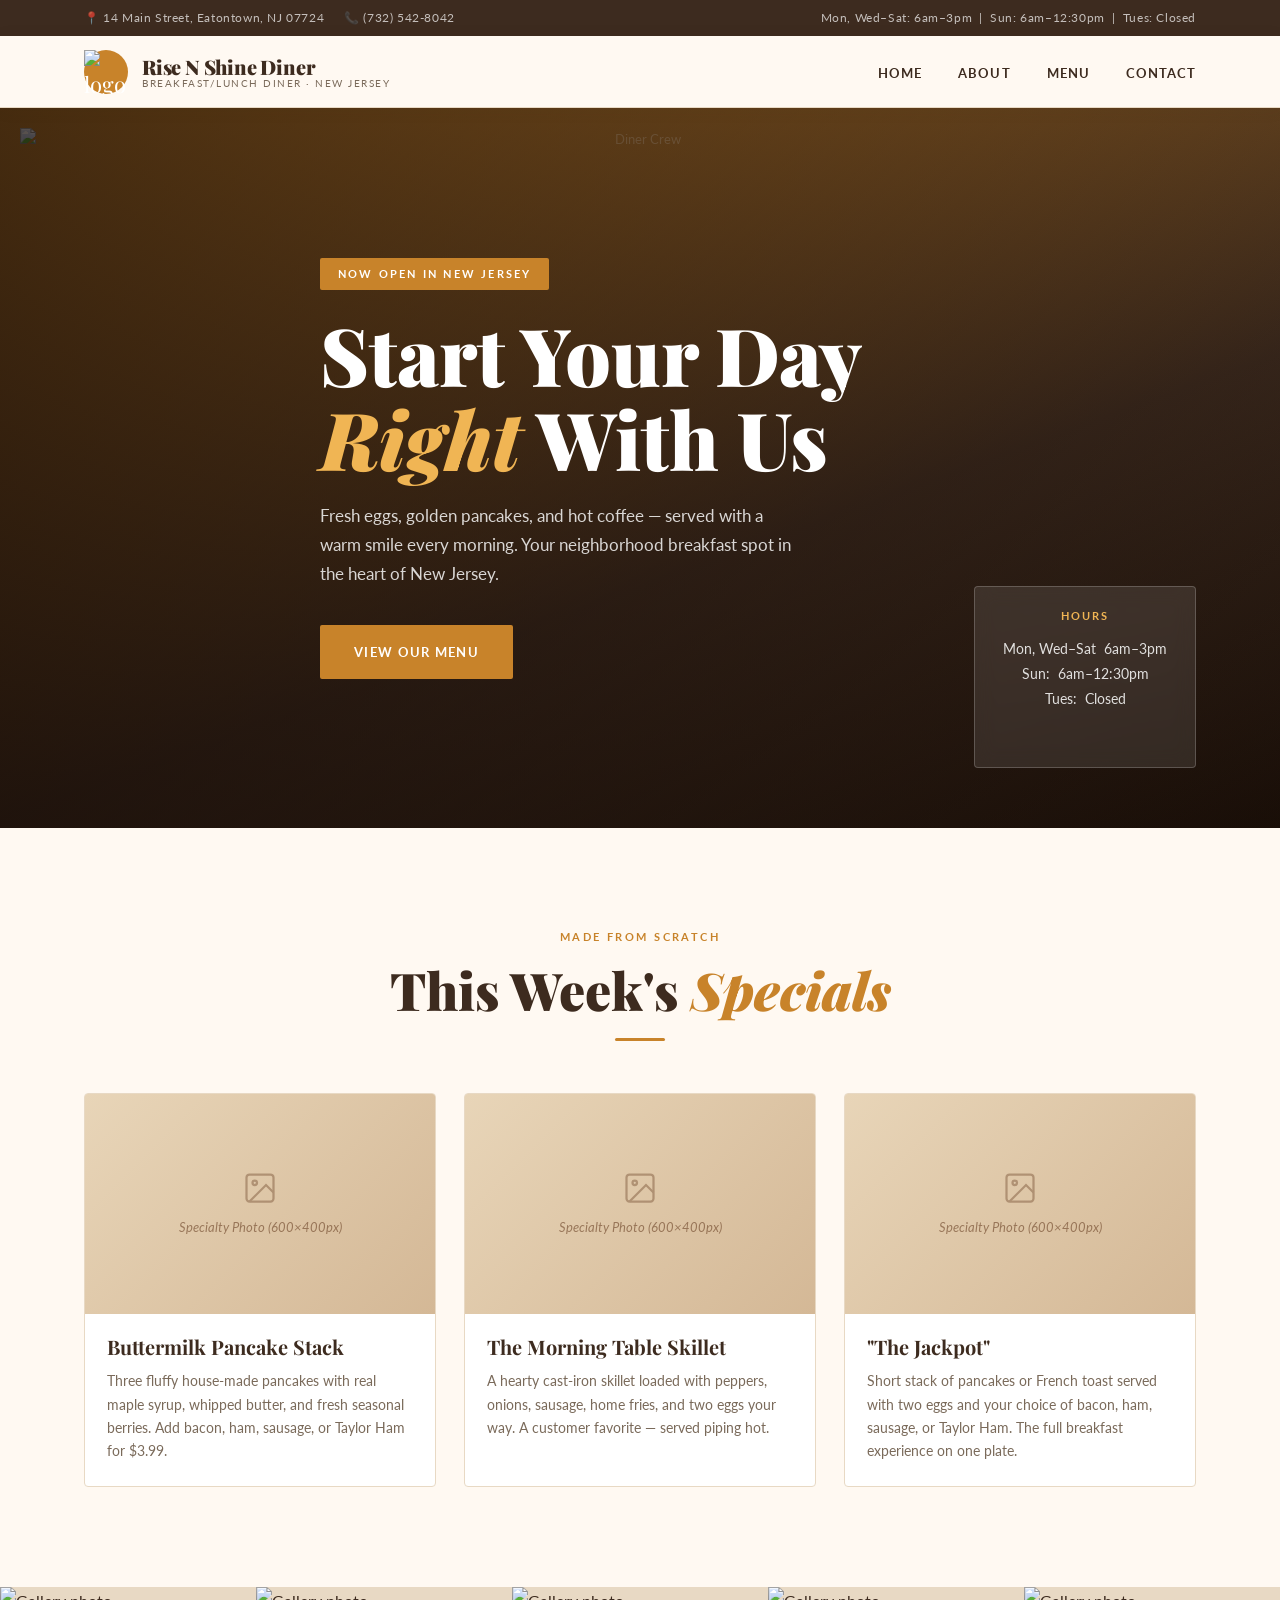
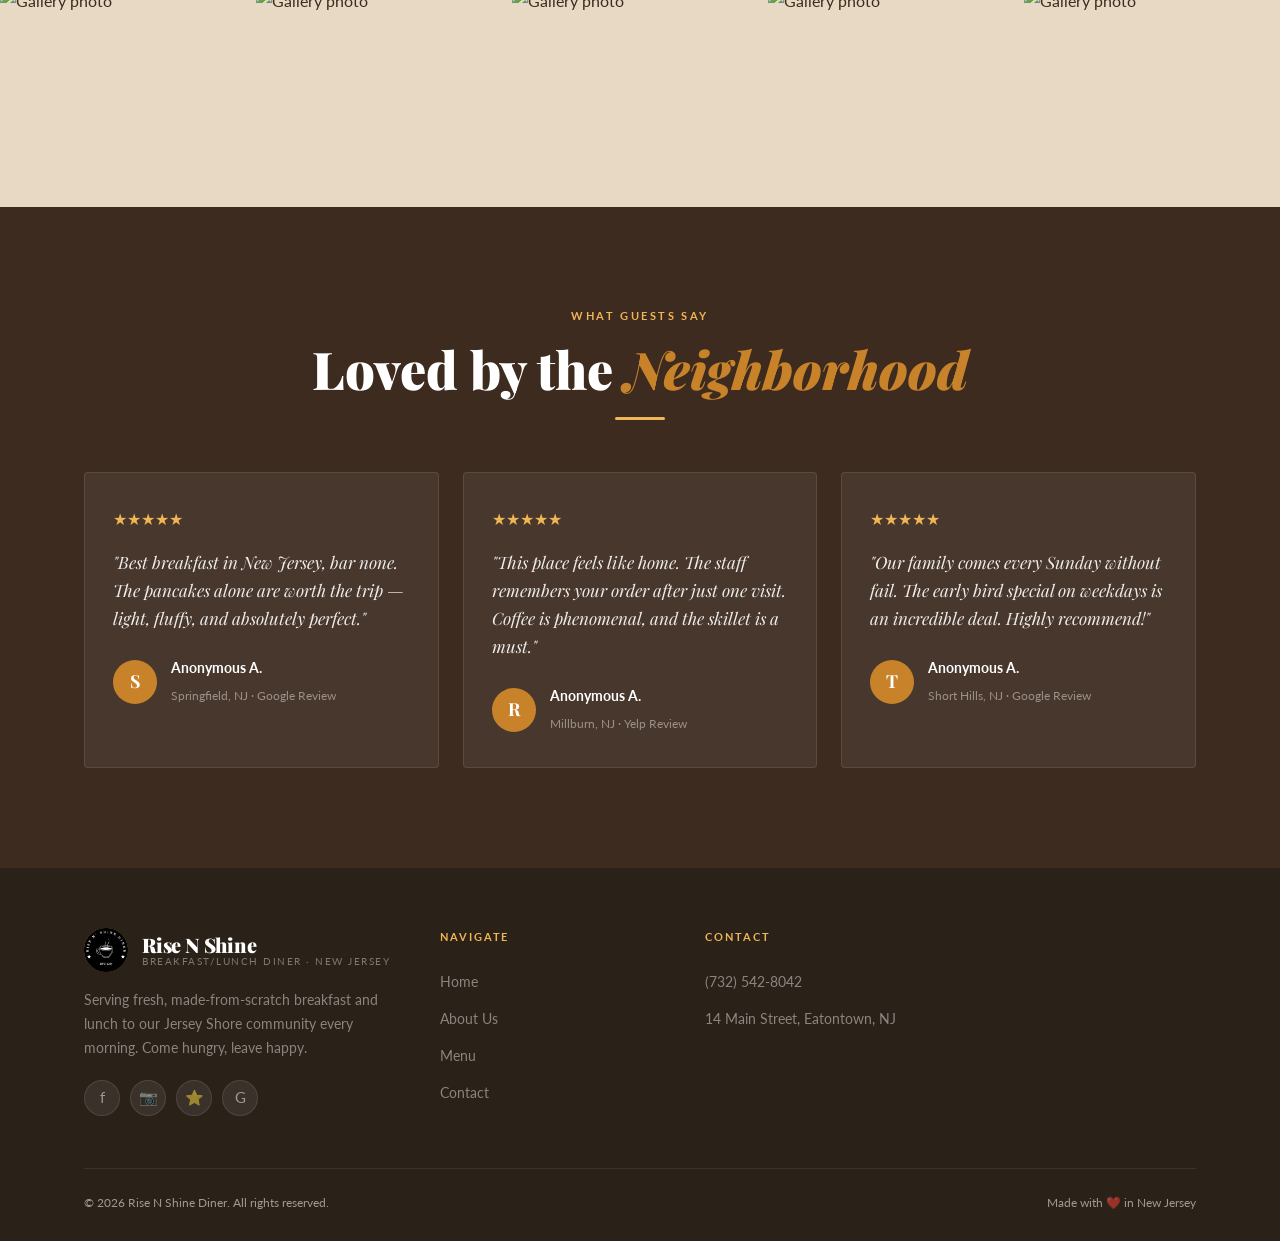
==== index.html @ 28ff30a3 "path append 2.0" ====
<!DOCTYPE html>
<html lang="en">
<head>
  <meta charset="UTF-8" />
  <meta name="viewport" content="width=device-width, initial-scale=1.0" />
  <title>Rise N Shine Diner</title>
  <link rel="preconnect" href="https://fonts.googleapis.com" />
  <link rel="preconnect" href="https://fonts.gstatic.com" crossorigin />
  <link href="https://fonts.googleapis.com/css2?family=Playfair+Display:ital,wght@0,400;0,700;0,900;1,400;1,700&family=Lato:wght@300;400;700&display=swap" rel="stylesheet" />
  <link rel="stylesheet" type="text/css" href="style.css">
</head>
<body>

<!-- TOP BAR -->
<div class="topbar">
  <div class="container">
    <div class="topbar-left">
      <span>📍 14 Main Street, Eatontown, NJ 07724</span>
      <span>📞 <a href="tel:+17325428042">(732) 542-8042</a></span>
    </div>
    <div class="topbar-right">
      <span>Mon, Wed–Sat: 6am–3pm &nbsp;|&nbsp; Sun: 6am–12:30pm &nbsp;|&nbsp; Tues: Closed</span>
    </div>
  </div>
</div>

<!-- NAVBAR -->
<nav class="navbar">
  <div class="container">
    <a href="Rise_And_Shine/,index.html" class="logo">
      <!-- <div class="logo-icon">🍳</div> -->
       <div class="logo-icon"><img src="Rise_And_Shine/,logo.png" alt="logo"></div>
      <div class="logo-text">
        <div class="logo-name">Rise N Shine Diner</div>
        <div class="logo-sub">Breakfast/Lunch Diner · New Jersey</div>
      </div>
    </a>
    <ul class="nav-links">
      <li><a href="Rise_And_Shine/,index.html">Home</a></li>
      <li><a href="Rise_And_Shine/,About/index.html">About</a></li>
      <li><a href="Rise_And_Shine/,Menu/index.html">Menu</a></li>
      <li><a href="Rise_And_Shine/,Contact/index.html">Contact</a></li>
    </ul>
    <button class="hamburger" id="hamburger" aria-label="Toggle menu">
      <span></span><span></span><span></span>
    </button>
  </div>
</nav>

<!-- Mobile Menu -->
<div class="mobile-menu" id="mobileMenu">
  <ul>
    <li><a href="Rise_And_Shine/,index.html" class="mobile-link">Home</a></li>
    <li><a href="Rise_And_Shine/,About/index.html" class="mobile-link">About</a></li>
    <li><a href="Rise_And_Shine/,Menu/index.html" class="mobile-link">Menu</a></li>
    <li><a href="Rise_And_Shine/,Contact/index.html" class="mobile-link">Contact</a></li>
  </ul>
  <a href="tel:+17325428042" class="btn btn-primary">📞 (732) 542-8042</a>
</div>

<!-- HERO -->
<section class="hero" id="home">
  <!--
    ╔══════════════════════════════════════════════════════════╗
    ║  SWAP HERO IMAGE                                         ║
    ║  Delete the .img-placeholder div below and replace with: ║
    ║  <img src="./images/hero.jpg" alt="Our diner" />        ║
    ║  Recommended size: 1920×1080px                           ║
    ╚══════════════════════════════════════════════════════════╝
  -->
  <div class="hero-bg img-wrap">
    <div class="img-placeholder">
      <img src="Rise_And_Shine/,assets/spring.png" alt="Diner Crew" />
    </div>
  </div>
  <div class="container">
    <div class="hero-content">
      <div class="hero-badge">Now Open in New Jersey</div>
      <h1>Start Your Day <em>Right</em> With Us</h1>
      <p>Fresh eggs, golden pancakes, and hot coffee — served with a warm smile every morning. Your neighborhood breakfast spot in the heart of New Jersey.</p>
      <div class="hero-btns">
        <a href="Rise_And_Shine/,Menu/index.html" class="btn btn-primary">View Our Menu</a>
      </div>
    </div>
  </div>
  <div class="hero-hours">
    <h4>Hours</h4>
    <p>Mon, Wed–Sat &nbsp;6am–3pm <br> Sun: &nbsp;6am–12:30pm<br> Tues: &nbsp;Closed</p>
  </div>
</section>

<section class="specialties" id="specialties">
  <div class="container">

    <div class="specialties-header">
      <p class="section-label">Made from Scratch</p>
      <h2 class="section-title">This Week's <em>Specials</em></h2>
      <div class="divider" style="margin: 18px auto 0;"></div>
    </div>

    <div class="specialties-grid">

      <!-- Card 1 -->
      <div class="specialty-item">
        <div class="specialty-img img-wrap">
          <!--
            SWAP: <img src="./images/specialty-pancakes.jpg" alt="Buttermilk Pancake Stack" />
            Recommended size: 600×400px
          -->
          <div class="img-placeholder">
            <svg width="36" height="36" viewBox="0 0 24 24" fill="none" stroke="currentColor" stroke-width="1.5">
              <rect x="3" y="3" width="18" height="18" rx="2"/>
              <circle cx="8.5" cy="8.5" r="1.5"/>
              <path d="M21 15l-5-5L5 21"/>
            </svg>
            <span>Specialty Photo (600×400px)</span>
          </div>
        </div>
        <div class="specialty-body">
          <h3 class="specialty-name">Buttermilk Pancake Stack</h3>
          <p class="specialty-desc">Three fluffy house-made pancakes with real maple syrup, whipped butter, and fresh seasonal berries. Add bacon, ham, sausage, or Taylor Ham for $3.99.</p>
        </div>
      </div>

      <!-- Card 2 -->
      <div class="specialty-item">
        <div class="specialty-img img-wrap">
          <!--
            SWAP: <img src="./images/specialty-skillet.jpg" alt="The Morning Table Skillet" />
            Recommended size: 600×400px
          -->
          <div class="img-placeholder">
            <svg width="36" height="36" viewBox="0 0 24 24" fill="none" stroke="currentColor" stroke-width="1.5">
              <rect x="3" y="3" width="18" height="18" rx="2"/>
              <circle cx="8.5" cy="8.5" r="1.5"/>
              <path d="M21 15l-5-5L5 21"/>
            </svg>
            <span>Specialty Photo (600×400px)</span>
          </div>
        </div>
        <div class="specialty-body">
          <h3 class="specialty-name">The Morning Table Skillet</h3>
          <p class="specialty-desc">A hearty cast-iron skillet loaded with peppers, onions, sausage, home fries, and two eggs your way. A customer favorite — served piping hot.</p>
        </div>
      </div>

      <!-- Card 3 -->
      <div class="specialty-item">
        <div class="specialty-img img-wrap">
          <!--
            SWAP: <img src="./images/specialty-jackpot.jpg" alt="The Jackpot" />
            Recommended size: 600×400px
          -->
          <div class="img-placeholder">
            <svg width="36" height="36" viewBox="0 0 24 24" fill="none" stroke="currentColor" stroke-width="1.5">
              <rect x="3" y="3" width="18" height="18" rx="2"/>
              <circle cx="8.5" cy="8.5" r="1.5"/>
              <path d="M21 15l-5-5L5 21"/>
            </svg>
            <span>Specialty Photo (600×400px)</span>
          </div>
        </div>
        <div class="specialty-body">
          <h3 class="specialty-name">"The Jackpot"</h3>
          <p class="specialty-desc">Short stack of pancakes or French toast served with two eggs and your choice of bacon, ham, sausage, or Taylor Ham. The full breakfast experience on one plate.</p>
        </div>
      </div>

    </div>
  </div>
</section>

<!-- GALLERY STRIP -->
<!--
  SWAP GALLERY IMAGES:
  Replace each .img-placeholder div with:
  <img src="./images/gallery/1.jpg" alt="Gallery photo" />
  Recommended size: 400×300px each
-->
<div class="gallery-strip">
  <div class="gallery-cell img-wrap">
    <img src="Rise_And_Shine/,assets/burger.jpg" alt="Gallery photo" />
  </div>
  <div class="gallery-cell img-wrap">
    <img src="Rise_And_Shine/,assets/cinnamon_swirl_pancakes.jpg" alt="Gallery photo" />
  </div>
  <div class="gallery-cell img-wrap">
    <img src="Rise_And_Shine/,assets/hash.jpg" alt="Gallery photo" />
  </div>
  <div class="gallery-cell img-wrap">
    <img src="Rise_And_Shine/,assets/jackpot.jpg" alt="Gallery photo" />
  </div>
  <div class="gallery-cell img-wrap">
    <img src="Rise_And_Shine/,assets/tuna_melt.jpg" alt="Gallery photo" />
  </div>
</div>


<!-- TESTIMONIALS -->
<section class="testimonials">
  <div class="container">
    <div class="testimonials-header">
      <p class="section-label">What Guests Say</p>
      <h2 class="section-title">Loved by the <em>Neighborhood</em></h2>
      <div class="divider" style="margin:18px auto 0;"></div>
    </div>
    <div class="testimonials-grid">
      <div class="testimonial-card">
        <div class="stars">★★★★★</div>
        <blockquote>"Best breakfast in New Jersey, bar none. The pancakes alone are worth the trip — light, fluffy, and absolutely perfect."</blockquote>
        <div class="testimonial-author">
          <div class="author-avatar">S</div>
          <div class="author-info"><h5>Anonymous A.</h5><span>Springfield, NJ · Google Review</span></div>
        </div>
      </div>
      <div class="testimonial-card">
        <div class="stars">★★★★★</div>
        <blockquote>"This place feels like home. The staff remembers your order after just one visit. Coffee is phenomenal, and the skillet is a must."</blockquote>
        <div class="testimonial-author">
          <div class="author-avatar">R</div>
          <div class="author-info"><h5>Anonymous A.</h5><span>Millburn, NJ · Yelp Review</span></div>
        </div>
      </div>
      <div class="testimonial-card">
        <div class="stars">★★★★★</div>
        <blockquote>"Our family comes every Sunday without fail. The early bird special on weekdays is an incredible deal. Highly recommend!"</blockquote>
        <div class="testimonial-author">
          <div class="author-avatar">T</div>
          <div class="author-info"><h5>Anonymous A.</h5><span>Short Hills, NJ · Google Review</span></div>
        </div>
      </div>
    </div>
  </div>
</section>

<!-- FOOTER -->
<footer>
  <div class="container">
    <div class="footer-grid">
      <div class="footer-brand">
        <div class="logo">
          <div class="logo-icon"><img src="/logo.png" alt="logo"></div>
          <div class="logo-text">
            <div class="logo-name">Rise N Shine</div>
            <div class="logo-sub">Breakfast/Lunch Diner · New Jersey</div>
          </div>
        </div>
        <p>Serving fresh, made-from-scratch breakfast and lunch to our Jersey Shore community every morning. Come hungry, leave happy.</p>
        <div class="social-links">
          <a href="https://www.facebook.com/p/Rise-n-Shine-Luncheonette-100057256698276/" class="social-link" title="Facebook">f</a>
          <a href="https://www.instagram.com/risenshine_diner?igsh=MXV5eWU4OTQzYm9pdQ%3D%3D&utm_source=qr" class="social-link" title="Instagram">📷</a>
          <a href="https://yelp.to/SeR_QciFJR" class="social-link" title="Yelp">⭐</a>
          <a href="https://share.google/kpDAADSvmQCq42pRM" class="social-link" title="Google">G</a>
        </div>
      </div>
      <div class="footer-col">
        <h5>Navigate</h5>
        <ul>
          <li><a href="Rise_And_Shine/,index.html">Home</a></li>
          <li><a href="Rise_And_Shine/,About/index.html">About Us</a></li>
          <li><a href="Rise_And_Shine/,Menu/index.html">Menu</a></li>
          <li><a href="Rise_And_Shine/,Contact/index.html">Contact</a></li>
        </ul>
      </div>
      <div class="footer-col">
        <h5>Contact</h5>
        <ul>
          <li><a href="tel:+17325428042">(732) 542-8042</a></li>
          <!-- <li><a href="mailto:risenshinechef@gmail.com">risenshinechef@gmail.com</a></li> -->
          <li><a href="#">14 Main Street, Eatontown, NJ</a></li>
        </ul>
      </div>
    </div>
    <div class="footer-bottom">
      <span>© 2026 Rise N Shine Diner. All rights reserved.</span>
      <span>Made with ❤️ in New Jersey</span>
    </div>
  </div>
</footer>

<script>
  // Hamburger
  const hamburger = document.getElementById('hamburger');
  const mobileMenu = document.getElementById('mobileMenu');
  hamburger.addEventListener('click', () => {
    hamburger.classList.toggle('open');
    mobileMenu.classList.toggle('open');
  });
  document.querySelectorAll('.mobile-link').forEach(link => {
    link.addEventListener('click', () => {
      hamburger.classList.remove('open');
      mobileMenu.classList.remove('open');
    });
  });

  // Menu Tabs
  document.querySelectorAll('.tab-btn').forEach(btn => {
    btn.addEventListener('click', () => {
      document.querySelectorAll('.tab-btn').forEach(b => b.classList.remove('active'));
      document.querySelectorAll('.menu-panel').forEach(p => p.classList.remove('active'));
      btn.classList.add('active');
      document.getElementById('tab-' + btn.dataset.tab).classList.add('active');
    });
  });

  // Active nav highlight on scroll
  const sections = document.querySelectorAll('section[id]');
  const navLinks = document.querySelectorAll('.nav-links a');
  new IntersectionObserver((entries) => {
    entries.forEach(entry => {
      if (entry.isIntersecting) {
        navLinks.forEach(a => {
          a.style.color = '';
          if (a.getAttribute('href') === '#' + entry.target.id) a.style.color = 'var(--amber)';
        });
      }
    });
  }, { rootMargin: '-40% 0px -55% 0px' }).observe && sections.forEach(s => {
    new IntersectionObserver((entries) => {
      entries.forEach(entry => {
        if (entry.isIntersecting) {
          navLinks.forEach(a => {
            a.style.color = '';
            if (a.getAttribute('href') === '#' + entry.target.id) a.style.color = 'var(--amber)';
          });
        }
      });
    }, { rootMargin: '-40% 0px -55% 0px' }).observe(s);
  });

  // Navbar shadow on scroll
  window.addEventListener('scroll', () => {
    document.querySelector('.navbar').style.boxShadow =
      window.scrollY > 10 ? '0 4px 24px rgba(61,43,31,.12)' : '0 2px 16px rgba(61,43,31,.07)';
  });
</script>

</body>
</html>
---- style.css ----
/* ─── RESET & VARIABLES ─────────────────────────────── */
*, *::before, *::after { box-sizing: border-box; margin: 0; padding: 0; }

:root {
  --cream:      #fdf6ec;
  --warm-white: #fff9f2;
  --amber:      #c8832a;
  --amber-dark: #9f631a;
  --amber-light:#f0b554;
  --brown:      #3d2b1f;
  --brown-mid:  #6b4226;
  --charcoal:   #2a2118;
  --gray:       #7a6a5a;
  --border:     #e8d9c4;
  --font-display: 'Playfair Display', Georgia, serif;
  --font-body:    'Lato', sans-serif;
  --nav-h: 72px;
  --section-pad: clamp(60px, 8vw, 100px);
}

html { scroll-behavior: smooth; }
body { font-family: var(--font-body); background: var(--cream); color: var(--brown); line-height: 1.7; overflow-x: hidden; }
img { display: block; width: 100%; height: 100%; object-fit: cover; }
a { text-decoration: none; color: inherit; }

/* ─── UTILITY ───────────────────────────────────────── */
.container { max-width: 1160px; margin: 0 auto; padding: 0 24px; }
.section-label { font-family: var(--font-body); font-size: 11px; letter-spacing: .22em; text-transform: uppercase; color: var(--amber); font-weight: 700; margin-bottom: 12px; }
.section-title { font-family: var(--font-display); font-size: clamp(32px, 5vw, 52px); color: var(--brown); line-height: 1.18; font-weight: 900; }
.section-title em { font-style: italic; color: var(--amber); }
.divider { width: 50px; height: 3px; background: var(--amber); border-radius: 2px; margin: 18px 0 28px; }
.btn { display: inline-block; padding: 14px 32px; border-radius: 2px; font-family: var(--font-body); font-size: 13px; font-weight: 700; letter-spacing: .1em; text-transform: uppercase; cursor: pointer; transition: all .25s ease; }
.btn-primary { background: var(--amber); color: #fff; border: 2px solid var(--amber); }
.btn-primary:hover { background: var(--amber-dark); border-color: var(--amber-dark); }
.btn-outline { background: transparent; color: #fff; border: 2px solid #fff; }
.btn-outline:hover { background: #fff; color: var(--brown); }
.btn-dark { background: transparent; color: var(--brown); border: 2px solid var(--brown); }
.btn-dark:hover { background: var(--brown); color: #fff; }

/* ─── IMAGE SYSTEM ──────────────────────────────────── */
/*
  ╔══════════════════════════════════════════════════╗
  ║  HOW TO SWAP IMAGES                              ║
  ║  Each image zone has a comment showing the       ║
  ║  <img> tag to paste in. Just replace the         ║
  ║  .img-placeholder div with that <img> tag.       ║
  ╚══════════════════════════════════════════════════╝
*/
.img-wrap { position: relative; overflow: hidden; background: var(--border); }
.img-placeholder { position: absolute; inset: 0; display: flex; flex-direction: column; align-items: center; justify-content: center; gap: 10px; background: linear-gradient(135deg, #e8d5b8 0%, #d4b896 100%); color: var(--brown-mid); font-size: 13px; font-family: var(--font-body); text-align: center; padding: 20px; }
.img-placeholder svg { opacity: .4; }
.img-placeholder span { opacity: .6; font-style: italic; }

/* ─── TOPBAR ────────────────────────────────────────── */
.topbar { background: var(--brown); color: rgba(255,255,255,.7); font-size: 12px; letter-spacing: .05em; padding: 8px 0; }
.topbar .container { display: flex; justify-content: space-between; align-items: center; flex-wrap: wrap; gap: 6px; }
.topbar a { color: rgba(255,255,255,.7); }
.topbar a:hover { color: var(--amber-light); }
.topbar-left, .topbar-right { display: flex; gap: 20px; align-items: center; }

/* ─── NAVBAR ─────────────────────────────────────────── */
.navbar { position: sticky; top: 0; z-index: 100; background: var(--warm-white); border-bottom: 1px solid var(--border); height: var(--nav-h); box-shadow: 0 2px 16px rgba(61,43,31,.07); transition: box-shadow .3s; }
.navbar .container { height: 100%; display: flex; align-items: center; justify-content: space-between; }
.logo { display: flex; align-items: center; gap: 14px; font-family: var(--font-display); }
.logo-icon { width: 44px; height: 44px; background: var(--amber); border-radius: 50%; display: flex; align-items: center; justify-content: center; color: #fff; font-size: 22px; flex-shrink: 0; }
.logo-text { line-height: 1.15; }
.logo-name { font-size: 20px; font-weight: 900; color: var(--brown); letter-spacing: -.01em; }
.logo-sub { font-size: 10px; font-weight: 400; color: var(--gray); letter-spacing: .15em; text-transform: uppercase; font-family: var(--font-body); }
.nav-links { display: flex; align-items: center; gap: 36px; list-style: none; }
.nav-links a { font-size: 13px; font-weight: 700; letter-spacing: .08em; text-transform: uppercase; color: var(--brown); position: relative; padding-bottom: 3px; transition: color .2s; }
.nav-links a::after { content: ''; position: absolute; bottom: 0; left: 0; width: 0; height: 2px; background: var(--amber); transition: width .25s ease; }
.nav-links a:hover { color: var(--amber); }
.nav-links a:hover::after { width: 100%; }
.nav-cta { margin-left: 8px; }

.hamburger { display: none; flex-direction: column; gap: 5px; cursor: pointer; padding: 6px; background: none; border: none; }
.hamburger span { display: block; width: 24px; height: 2px; background: var(--brown); border-radius: 2px; transition: all .3s; }
.hamburger.open span:nth-child(1) { transform: translateY(7px) rotate(45deg); }
.hamburger.open span:nth-child(2) { opacity: 0; }
.hamburger.open span:nth-child(3) { transform: translateY(-7px) rotate(-45deg); }
.mobile-menu { display: none; background: var(--warm-white); border-bottom: 2px solid var(--amber); padding: 20px 24px 28px; }
.mobile-menu.open { display: block; }
.mobile-menu ul { list-style: none; display: flex; flex-direction: column; gap: 6px; }
.mobile-menu ul a { display: block; padding: 12px 0; font-size: 16px; font-weight: 700; color: var(--brown); border-bottom: 1px solid var(--border); letter-spacing: .04em; text-transform: uppercase; }
.mobile-menu ul a:hover { color: var(--amber); }
.mobile-menu .btn { margin-top: 20px; display: block; text-align: center; }

/* ─── HERO ───────────────────────────────────────────── */
.hero { position: relative; height: clamp(520px, 80vh, 820px); display: flex; align-items: center; overflow: hidden; }
.hero-bg { position: absolute; inset: 0; }
.hero-bg .img-placeholder { background: linear-gradient(160deg, #c8832a 0%, #3d2b1f 60%, #1a0f08 100%); color: rgba(255,255,255,.25); }
.hero-bg::after { content: ''; position: absolute; inset: 0; background: linear-gradient(90deg, rgba(20,10,5,.72) 0%, rgba(20,10,5,.2) 100%); }
.hero-content { position: relative; z-index: 2; max-width: 640px; animation: fadeUp .8s ease both; }
.hero-badge { display: inline-block; background: var(--amber); color: #fff; font-size: 11px; font-weight: 700; letter-spacing: .2em; text-transform: uppercase; padding: 7px 18px; border-radius: 2px; margin-bottom: 22px; }
.hero h1 { font-family: var(--font-display); font-size: clamp(42px, 7vw, 80px); font-weight: 900; color: #fff; line-height: 1.05; margin-bottom: 22px; }
.hero h1 em { font-style: italic; color: var(--amber-light); }
.hero p { font-size: 17px; color: rgba(255,255,255,.82); margin-bottom: 36px; max-width: 480px; line-height: 1.7; }
.hero-btns { display: flex; gap: 16px; flex-wrap: wrap; }
.hero-hours { position: absolute; z-index: 2; right: max(24px, calc((100% - 1160px) / 2 + 24px)); bottom: clamp(24px, 5vw, 60px); background: rgba(255,255,255,.1); backdrop-filter: blur(10px); border: 1px solid rgba(255,255,255,.2); border-radius: 4px; padding: 20px 28px; color: #fff; text-align: center; }
.hero-hours h4 { font-size: 11px; font-weight: 700; letter-spacing: .18em; text-transform: uppercase; color: var(--amber-light); margin-bottom: 10px; }
.hero-hours p { font-size: 14px; color: rgba(255,255,255,.85); line-height: 1.8; }

/* ─── FEATURES STRIP ─────────────────────────────────── */
.features-strip { background: var(--brown); }
.features-grid { display: grid; grid-template-columns: repeat(4, 1fr); }
.feature-item { padding: 32px 28px; border-right: 1px solid rgba(255,255,255,.08); display: flex; align-items: flex-start; gap: 16px; }
.feature-item:last-child { border-right: none; }
.feature-icon { width: 42px; height: 42px; flex-shrink: 0; background: var(--amber); border-radius: 50%; display: flex; align-items: center; justify-content: center; font-size: 18px; }
.feature-text h4 { font-family: var(--font-display); font-size: 16px; font-weight: 700; color: #fff; margin-bottom: 4px; }
.feature-text p { font-size: 13px; color: rgba(255,255,255,.55); line-height: 1.5; }

/* ─── ABOUT ──────────────────────────────────────────── */
#about { padding: var(--section-pad) 0; }
.about-grid { display: grid; grid-template-columns: 1fr 1fr; gap: clamp(40px, 6vw, 80px); align-items: center; }
.about-imgs { position: relative; height: 520px; }
.about-img-main { position: absolute; top: 0; left: 0; width: 75%; height: 80%; border-radius: 4px; overflow: hidden; }
.about-img-accent { position: absolute; bottom: 0; right: 0; width: 55%; height: 55%; border-radius: 4px; overflow: hidden; border: 6px solid var(--cream); }
.about-stamp { position: absolute; top: 50%; left: 58%; transform: translate(-50%, -50%); z-index: 3; background: var(--amber); color: #fff; border-radius: 50%; width: 90px; height: 90px; display: flex; flex-direction: column; align-items: center; justify-content: center; font-family: var(--font-display); text-align: center; box-shadow: 0 4px 20px rgba(0,0,0,.18); }
.about-stamp strong { font-size: 26px; font-weight: 900; line-height: 1; }
.about-stamp span { font-size: 9px; letter-spacing: .12em; text-transform: uppercase; opacity: .85; }
.about-text p { color: var(--gray); margin-bottom: 18px; font-size: 16px; }
.about-facts { display: grid; grid-template-columns: 1fr 1fr; gap: 16px; margin: 30px 0 36px; }
.fact-card { background: var(--warm-white); border: 1px solid var(--border); border-radius: 4px; padding: 18px 20px; }
.fact-card h3 { font-family: var(--font-display); font-size: 30px; font-weight: 900; color: var(--amber); line-height: 1; }
.fact-card p { font-size: 13px; color: var(--gray); margin-top: 4px; }

/* ================================================================
   MENU HERO
   ================================================================ */
.menu-hero {
  background: var(--brown);
  background-image: linear-gradient(135deg, #3d2b1f 0%, #6b4226 100%);
  padding: 56px 24px 52px;
  text-align: center;
}

.menu-hero-title {
  font-family: var(--font-display);
  font-size: clamp(38px, 6vw, 64px);
  font-weight: 900;
  color: #fff;
  line-height: 1.1;
  margin-bottom: 14px;
}

.menu-hero-title em {
  font-style: italic;
  color: var(--amber-light);
}

.menu-hero-sub {
  font-size: 16px;
  color: rgba(255,255,255,.7);
  max-width: 480px;
  margin: 0 auto;
}

/* ── Section wrapper ── */
.specialties {
  background: var(--warm-white);
  padding: var(--section-pad) 0;
}

/* ── Header (centered, matches existing pattern) ── */
.specialties-header {
  text-align: center;
  margin-bottom: 52px;
}

/* ── Three-column card grid ── */
.specialties-grid {
  display: grid;
  grid-template-columns: repeat(3, 1fr);
  gap: 28px;
}

/* ── Individual card ── */
.specialty-item {
  background: #fff;
  border: 1px solid var(--border);
  border-radius: 4px;
  overflow: hidden;
  transition: box-shadow .25s ease, transform .25s ease;
}

.specialty-item:hover {
  box-shadow: 0 8px 32px rgba(61,43,31,.12);
  transform: translateY(-4px);
}

/* ── Photo slot — fixed height so all cards align ── */
.specialty-img {
  height: 220px;
  position: relative;
  overflow: hidden;
}

/* Subtle zoom on the photo when the card is hovered */
.specialty-item:hover .specialty-img img {
  transform: scale(1.04);
}

.specialty-img img {
  width: 100%;
  height: 100%;
  object-fit: cover;
  object-position: center;
  display: block;
  transition: transform .38s ease;
}

/* ── Text body ── */
.specialty-body {
  padding: 20px 22px 24px;
}

.specialty-name {
  font-family: var(--font-display);
  font-size: 20px;
  font-weight: 700;
  color: var(--brown);
  margin: 0 0 10px;
  line-height: 1.25;
}

.specialty-desc {
  font-size: 14px;
  color: var(--gray);
  line-height: 1.65;
  margin: 0;
}

/* ================================================================
   TAB BAR
   ================================================================ */
.menu-page {
  max-width: 860px;
  margin: 0 auto;
  padding: 0 24px 60px;
}

.tab-bar {
  display: flex;
  gap: 8px;
  flex-wrap: wrap;
  padding: 28px 0 24px;
  border-bottom: 1px solid var(--border);
  margin-bottom: 8px;
}

.tab-btn {
  padding: 10px 26px;
  font-family: var(--font-body);
  font-size: 12px;
  font-weight: 700;
  letter-spacing: .1em;
  text-transform: uppercase;
  border: 2px solid var(--border);
  border-radius: var(--radius-sm);
  background: transparent;
  color: var(--gray);
  cursor: pointer;
  transition: all .2s;
}

.tab-btn:hover,
.tab-btn.active {
  background: var(--amber);
  border-color: var(--amber);
  color: #fff;
}

/* Tab panels */
.tab-panel { display: none; }
.tab-panel.active { display: block; }

/* ================================================================
   MENU SECTIONS
   ================================================================ */
.menu-section {
  margin-top: 36px;
}

.menu-section-header {
  margin-bottom: 12px;
  padding-bottom: 10px;
  border-bottom: 2px solid var(--amber);
}

.menu-section-title {
  font-family: var(--font-display);
  font-size: clamp(18px, 3vw, 24px);
  font-weight: 700;
  color: var(--brown);
  margin-bottom: 4px;
}

.menu-section-note {
  font-size: 13px;
  font-style: italic;
  color: var(--gray);
  line-height: 1.5;
}

/* ================================================================
   MENU TABLE
   Row layout matching the diner menu screenshot:
   item name (left) | price col(s) (right, fixed width)
   ================================================================ */
.menu-table {
  width: 100%;
}

/* ── Column header row ── */
.menu-table-head {
  display: grid;
  grid-template-columns: 1fr 90px 90px;
  gap: 0;
  padding: 10px 0 6px;
  border-bottom: 1px solid var(--border);
  margin-bottom: 2px;
}

.menu-table-head .col-item {
  font-family: var(--font-body);
  font-size: 11px;
  font-weight: 700;
  letter-spacing: .12em;
  text-transform: uppercase;
  color: var(--gray);
}

.menu-table-head .col-price {
  font-family: var(--font-body);
  font-size: 11px;
  font-weight: 700;
  letter-spacing: .12em;
  text-transform: uppercase;
  color: var(--gray);
  text-align: right;
}

/* ── Divider between sub-groups ── */
.menu-table-divider {
  border-top: 1px dashed var(--border);
  margin: 10px 0 4px;
}

/* ── Data rows ── */

/* Two-price row (e.g. Pancakes: Big / Short) */
.menu-row {
  display: grid;
  grid-template-columns: 1fr 90px 90px;
  align-items: baseline;
  gap: 0;
  padding: 9px 0;
  border-bottom: 1px solid rgba(232,217,196,.5);
  transition: background .15s;
}

.menu-row:hover {
  background: rgba(200,131,42,.04);
}

/* Single-price row — item takes all remaining space, price at far right */
/* We achieve this by having .col-price-single span to the end of a
   two-column grid: item | price */
.menu-row:has(.col-price-single) {
  grid-template-columns: 1fr 90px;
}

/* Note rows (italic footnote spanning full width) */
.menu-row.menu-row-note {
  grid-template-columns: 1fr;
  padding: 6px 0 8px;
  border-bottom: none;
}

.menu-row.menu-row-note .col-item {
  font-size: 13px;
  font-style: italic;
  color: var(--gray);
}

/* ── Cell styles ── */
.col-item {
  font-family: var(--font-body);
  font-size: 15px;
  font-weight: 400;
  color: var(--brown);
  display: flex;
  flex-direction: column;
  gap: 2px;
  padding-right: 12px;
}

.col-full {
  /* Used in note rows where item spans all columns */
}

.col-price {
  font-family: var(--font-display);
  font-size: 15px;
  font-weight: 700;
  color: var(--amber-dark);
  text-align: right;
  white-space: nowrap;
}

.col-price-single {
  font-family: var(--font-display);
  font-size: 15px;
  font-weight: 700;
  color: var(--amber-dark);
  text-align: right;
  white-space: nowrap;
}

/* Ingredient/description sub-line under an item name */
.item-note {
  font-size: 12px;
  font-style: italic;
  color: var(--gray);
  font-weight: 400;
  font-family: var(--font-body);
}

/* ─── GALLERY ────────────────────────────────────────── */
.gallery-strip { display: grid; grid-template-columns: repeat(5, 1fr); height: 220px; }
.gallery-cell { position: relative; overflow: hidden; cursor: zoom-in; }
.gallery-cell:hover .gallery-overlay { opacity: 1; }
.gallery-overlay { position: absolute; inset: 0; background: rgba(200,131,42,.5); display: flex; align-items: center; justify-content: center; opacity: 0; transition: opacity .3s; color: #fff; font-size: 28px; }

/* ─── TESTIMONIALS ───────────────────────────────────── */
.testimonials { background: var(--brown); padding: var(--section-pad) 0; }
.testimonials .section-label { color: var(--amber-light); }
.testimonials .section-title { color: #fff; }
.testimonials .divider { background: var(--amber-light); }
.testimonials-header { text-align: center; margin-bottom: 52px; }
.testimonials-grid { display: grid; grid-template-columns: repeat(3, 1fr); gap: 24px; }
.testimonial-card { background: rgba(255,255,255,.06); border: 1px solid rgba(255,255,255,.1); border-radius: 4px; padding: 32px 28px; }
.stars { color: var(--amber-light); font-size: 16px; margin-bottom: 16px; }
.testimonial-card blockquote { font-family: var(--font-display); font-size: 17px; font-style: italic; color: rgba(255,255,255,.9); line-height: 1.65; margin-bottom: 24px; }
.testimonial-author { display: flex; align-items: center; gap: 14px; }
.author-avatar { width: 44px; height: 44px; border-radius: 50%; background: var(--amber); flex-shrink: 0; display: flex; align-items: center; justify-content: center; font-family: var(--font-display); font-size: 18px; font-weight: 700; color: #fff; }
.author-info h5 { font-size: 14px; color: #fff; font-weight: 700; }
.author-info span { font-size: 12px; color: rgba(255,255,255,.45); }

/* ─── CTA BANNER ─────────────────────────────────────── */
.cta-banner { background: var(--amber); padding: 60px 0; }
.cta-inner { display: flex; align-items: center; justify-content: space-between; gap: 32px; flex-wrap: wrap; }
.cta-inner h2 { font-family: var(--font-display); font-size: clamp(26px, 4vw, 38px); font-weight: 900; color: #fff; line-height: 1.2; }
.cta-inner h2 em { font-style: italic; opacity: .85; }
.cta-btns { display: flex; gap: 16px; flex-wrap: wrap; }

/* ─── CONTACT ────────────────────────────────────────── */
#contact { padding: var(--section-pad) 0; }
.contact-grid { display: grid; grid-template-columns: 1fr 1fr; gap: clamp(40px, 6vw, 80px); }
.contact-map { border-radius: 4px; overflow: hidden; height: 400px; background: var(--border); position: relative; }
.map-placeholder { position: absolute; inset: 0; display: flex; flex-direction: column; align-items: center; justify-content: center; gap: 12px; background: #e8d9c0; color: var(--brown-mid); font-family: var(--font-body); font-size: 14px; text-align: center; }
.map-placeholder span { opacity: .55; font-style: italic; }
.info-block { margin-bottom: 30px; }
.info-block h4 { font-family: var(--font-display); font-size: 20px; font-weight: 700; color: var(--brown); margin-bottom: 12px; }
.info-block p, .info-block address { color: var(--gray); font-size: 15px; font-style: normal; line-height: 1.8; }
.info-row { display: flex; align-items: flex-start; gap: 12px; margin-bottom: 10px; }
.info-icon { width: 36px; height: 36px; flex-shrink: 0; background: var(--cream); border: 1px solid var(--border); border-radius: 50%; display: flex; align-items: center; justify-content: center; font-size: 16px; margin-top: 2px; }
.hours-table { width: 100%; border-collapse: collapse; }
.hours-table td { padding: 8px 0; font-size: 14px; color: var(--gray); border-bottom: 1px solid var(--border); }
.hours-table td:first-child { font-weight: 700; color: var(--brown); width: 50%; }
.hours-table tr:last-child td { border-bottom: none; }

/* ─── FOOTER ─────────────────────────────────────────── */
footer { background: var(--charcoal); color: rgba(255,255,255,.55); padding: 60px 0 28px; }
.footer-grid { display: grid; grid-template-columns: 1.4fr 1fr 1fr 1fr; gap: 40px; margin-bottom: 52px; }
.footer-brand .logo-name { color: #fff; }
.footer-brand .logo-sub { color: rgba(255,255,255,.4); }
.footer-brand p { font-size: 14px; color: rgba(255,255,255,.45); margin-top: 16px; line-height: 1.7; }
.social-links { display: flex; gap: 10px; margin-top: 20px; }
.social-link { width: 36px; height: 36px; border-radius: 50%; background: rgba(255,255,255,.08); border: 1px solid rgba(255,255,255,.1); display: flex; align-items: center; justify-content: center; font-size: 15px; color: rgba(255,255,255,.5); transition: all .2s; }
.social-link:hover { background: var(--amber); border-color: var(--amber); color: #fff; }
.footer-col h5 { font-size: 11px; font-weight: 700; letter-spacing: .18em; text-transform: uppercase; color: var(--amber-light); margin-bottom: 20px; }
.footer-col ul { list-style: none; }
.footer-col ul li { margin-bottom: 10px; }
.footer-col ul a { font-size: 14px; color: rgba(255,255,255,.45); transition: color .2s; }
.footer-col ul a:hover { color: #fff; }
.footer-bottom { border-top: 1px solid rgba(255,255,255,.08); padding-top: 24px; display: flex; justify-content: space-between; align-items: center; flex-wrap: wrap; gap: 12px; font-size: 12px; }

/* ─── ANIMATION ──────────────────────────────────────── */
@keyframes fadeUp { from { opacity: 0; transform: translateY(28px); } to { opacity: 1; transform: translateY(0); } }

/* ─── RESPONSIVE ─────────────────────────────────────── */
@media (max-width: 1024px) {
  .features-grid { grid-template-columns: repeat(2, 1fr); }
  .feature-item { border-right: none; border-bottom: 1px solid rgba(255,255,255,.08); }
  .specialties-grid { grid-template-columns: repeat(2, 1fr); }
  .testimonials-grid { grid-template-columns: 1fr 1fr; }
  .footer-grid { grid-template-columns: 1fr 1fr; }
}
@media (max-width: 768px) {
  .topbar .container { flex-direction: column; text-align: center; gap: 4px; }
  .topbar-left, .topbar-right { flex-wrap: wrap; justify-content: center; gap: 10px; }
  .nav-links, .nav-cta { display: none; }
  .hamburger { display: flex; }
  .hero-hours { display: none; }
  .about-grid { grid-template-columns: 1fr; }
  .about-imgs { height: 360px; }
  .contact-grid { grid-template-columns: 1fr; }
  .specials-grid { grid-template-columns: 1fr; }
  .specials-hero-content { padding: 36px 28px; }
  .testimonials-grid { grid-template-columns: 1fr; }
  .specialties-grid { grid-template-columns: 1fr; }
  .gallery-strip { grid-template-columns: repeat(3, 1fr); height: 180px; }
  .gallery-cell:nth-child(4), .gallery-cell:nth-child(5) { display: none; }
  .footer-grid { grid-template-columns: 1fr 1fr; }
  .cta-inner { flex-direction: column; text-align: center; }
}
@media (max-width: 480px) {
  .features-grid { grid-template-columns: 1fr; }
  .about-facts { grid-template-columns: 1fr 1fr; }
  .menu-grid { grid-template-columns: 1fr; }
  .footer-grid { grid-template-columns: 1fr; }
  .gallery-strip { grid-template-columns: repeat(2, 1fr); height: 160px; }
  .gallery-cell:nth-child(3), .gallery-cell:nth-child(4), .gallery-cell:nth-child(5) { display: none; }
  .hero-btns { flex-direction: column; }
  .btn { text-align: center; }
  .specialty-img { height: 160px; }
}
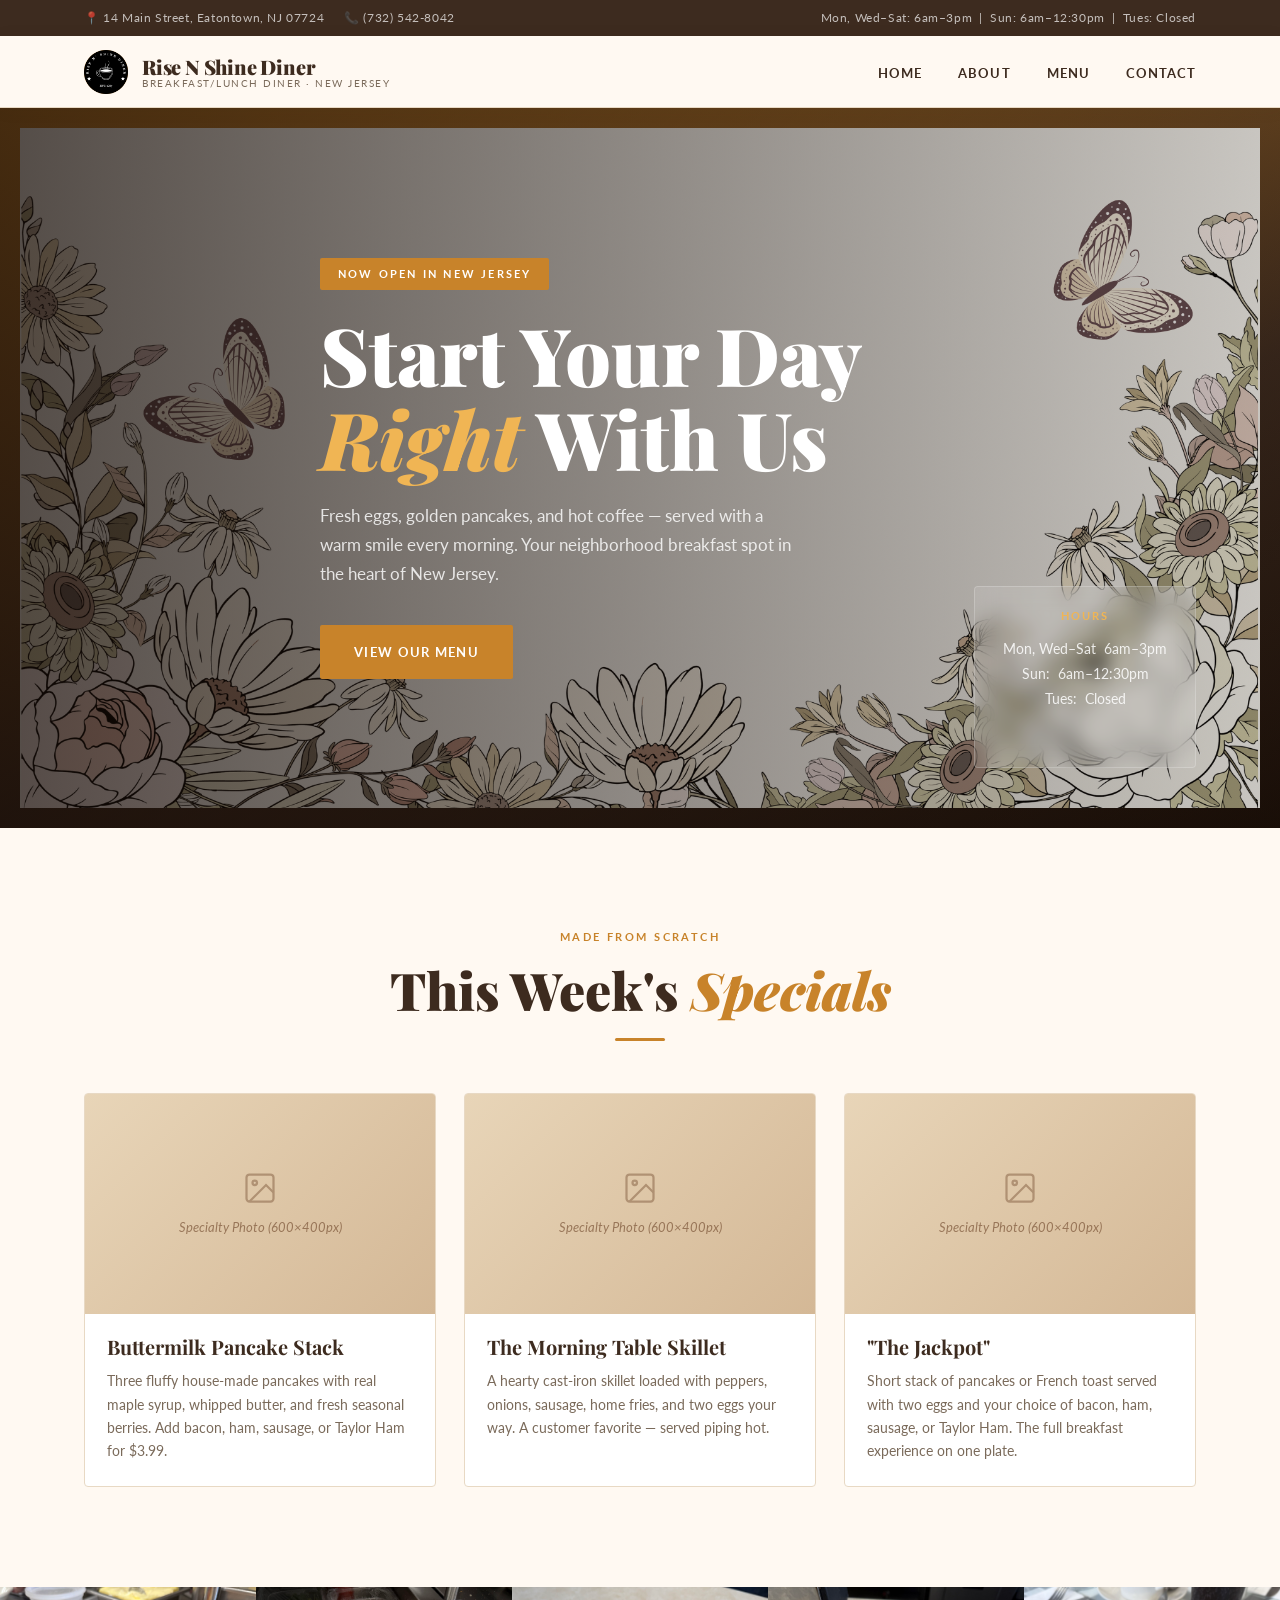
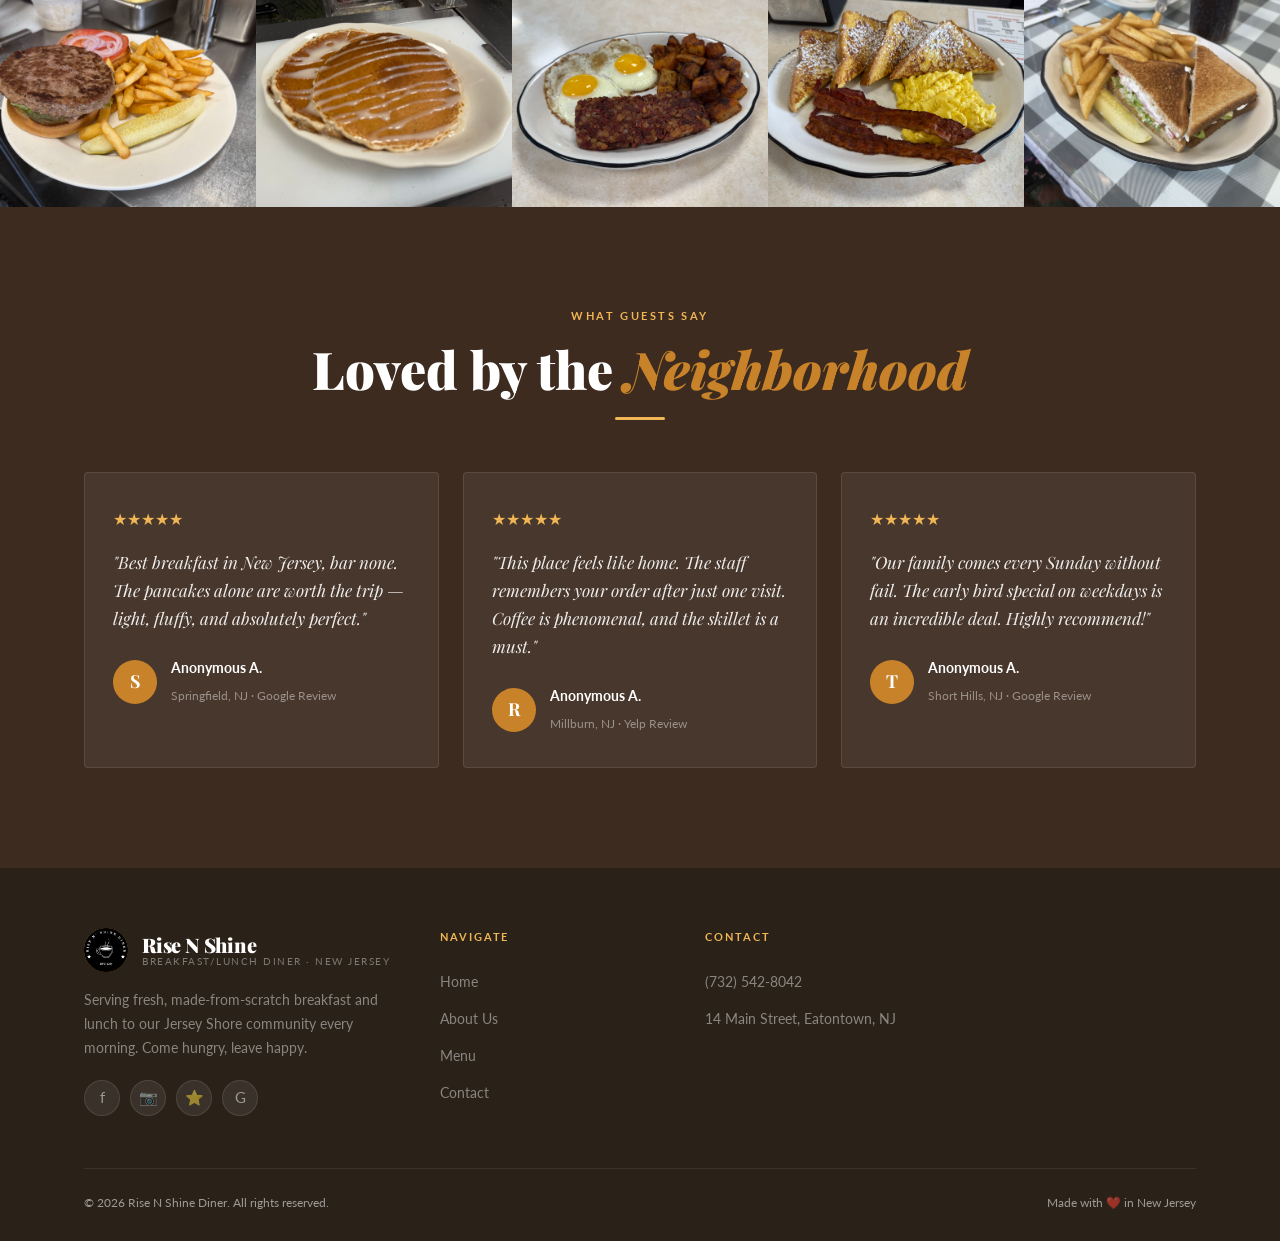
==== commit fa50063f: "cleanup" ====
--- a/index.html
+++ b/index.html
@@ -27,19 +27,19 @@
 <!-- NAVBAR -->
 <nav class="navbar">
   <div class="container">
-    <a href="Rise_And_Shine/,index.html" class="logo">
+    <a href="../index.html" class="logo">
       <!-- <div class="logo-icon">🍳</div> -->
-       <div class="logo-icon"><img src="Rise_And_Shine/,logo.png" alt="logo"></div>
+       <div class="logo-icon"><img src="../logo.png" alt="logo"></div>
       <div class="logo-text">
         <div class="logo-name">Rise N Shine Diner</div>
         <div class="logo-sub">Breakfast/Lunch Diner · New Jersey</div>
       </div>
     </a>
     <ul class="nav-links">
-      <li><a href="Rise_And_Shine/,index.html">Home</a></li>
-      <li><a href="Rise_And_Shine/,About/index.html">About</a></li>
-      <li><a href="Rise_And_Shine/,Menu/index.html">Menu</a></li>
-      <li><a href="Rise_And_Shine/,Contact/index.html">Contact</a></li>
+      <li><a href="../index.html">Home</a></li>
+      <li><a href="../About/index.html">About</a></li>
+      <li><a href="../Menu/index.html">Menu</a></li>
+      <li><a href="../Contact/index.html">Contact</a></li>
     </ul>
     <button class="hamburger" id="hamburger" aria-label="Toggle menu">
       <span></span><span></span><span></span>
@@ -50,10 +50,10 @@
 <!-- Mobile Menu -->
 <div class="mobile-menu" id="mobileMenu">
   <ul>
-    <li><a href="Rise_And_Shine/,index.html" class="mobile-link">Home</a></li>
-    <li><a href="Rise_And_Shine/,About/index.html" class="mobile-link">About</a></li>
-    <li><a href="Rise_And_Shine/,Menu/index.html" class="mobile-link">Menu</a></li>
-    <li><a href="Rise_And_Shine/,Contact/index.html" class="mobile-link">Contact</a></li>
+    <li><a href="../index.html" class="mobile-link">Home</a></li>
+    <li><a href="../About/index.html" class="mobile-link">About</a></li>
+    <li><a href="../Menu/index.html" class="mobile-link">Menu</a></li>
+    <li><a href="../Contact/index.html" class="mobile-link">Contact</a></li>
   </ul>
   <a href="tel:+17325428042" class="btn btn-primary">📞 (732) 542-8042</a>
 </div>
@@ -70,7 +70,7 @@
   -->
   <div class="hero-bg img-wrap">
     <div class="img-placeholder">
-      <img src="Rise_And_Shine/,assets/spring.png" alt="Diner Crew" />
+      <img src="../assets/spring.png" alt="Diner Crew" />
     </div>
   </div>
   <div class="container">
@@ -79,7 +79,7 @@
       <h1>Start Your Day <em>Right</em> With Us</h1>
       <p>Fresh eggs, golden pancakes, and hot coffee — served with a warm smile every morning. Your neighborhood breakfast spot in the heart of New Jersey.</p>
       <div class="hero-btns">
-        <a href="Rise_And_Shine/,Menu/index.html" class="btn btn-primary">View Our Menu</a>
+        <a href="../Menu/index.html" class="btn btn-primary">View Our Menu</a>
       </div>
     </div>
   </div>
@@ -179,19 +179,19 @@
 -->
 <div class="gallery-strip">
   <div class="gallery-cell img-wrap">
-    <img src="Rise_And_Shine/,assets/burger.jpg" alt="Gallery photo" />
-  </div>
-  <div class="gallery-cell img-wrap">
-    <img src="Rise_And_Shine/,assets/cinnamon_swirl_pancakes.jpg" alt="Gallery photo" />
-  </div>
-  <div class="gallery-cell img-wrap">
-    <img src="Rise_And_Shine/,assets/hash.jpg" alt="Gallery photo" />
-  </div>
-  <div class="gallery-cell img-wrap">
-    <img src="Rise_And_Shine/,assets/jackpot.jpg" alt="Gallery photo" />
-  </div>
-  <div class="gallery-cell img-wrap">
-    <img src="Rise_And_Shine/,assets/tuna_melt.jpg" alt="Gallery photo" />
+    <img src="../assets/burger.jpg" alt="Gallery photo" />
+  </div>
+  <div class="gallery-cell img-wrap">
+    <img src="../assets/cinnamon_swirl_pancakes.jpg" alt="Gallery photo" />
+  </div>
+  <div class="gallery-cell img-wrap">
+    <img src="../assets/hash.jpg" alt="Gallery photo" />
+  </div>
+  <div class="gallery-cell img-wrap">
+    <img src="../assets/jackpot.jpg" alt="Gallery photo" />
+  </div>
+  <div class="gallery-cell img-wrap">
+    <img src="../assets/tuna_melt.jpg" alt="Gallery photo" />
   </div>
 </div>
 
@@ -256,10 +256,10 @@
       <div class="footer-col">
         <h5>Navigate</h5>
         <ul>
-          <li><a href="Rise_And_Shine/,index.html">Home</a></li>
-          <li><a href="Rise_And_Shine/,About/index.html">About Us</a></li>
-          <li><a href="Rise_And_Shine/,Menu/index.html">Menu</a></li>
-          <li><a href="Rise_And_Shine/,Contact/index.html">Contact</a></li>
+          <li><a href="../index.html">Home</a></li>
+          <li><a href="../About/index.html">About Us</a></li>
+          <li><a href="../Menu/index.html">Menu</a></li>
+          <li><a href="../Contact/index.html">Contact</a></li>
         </ul>
       </div>
       <div class="footer-col">
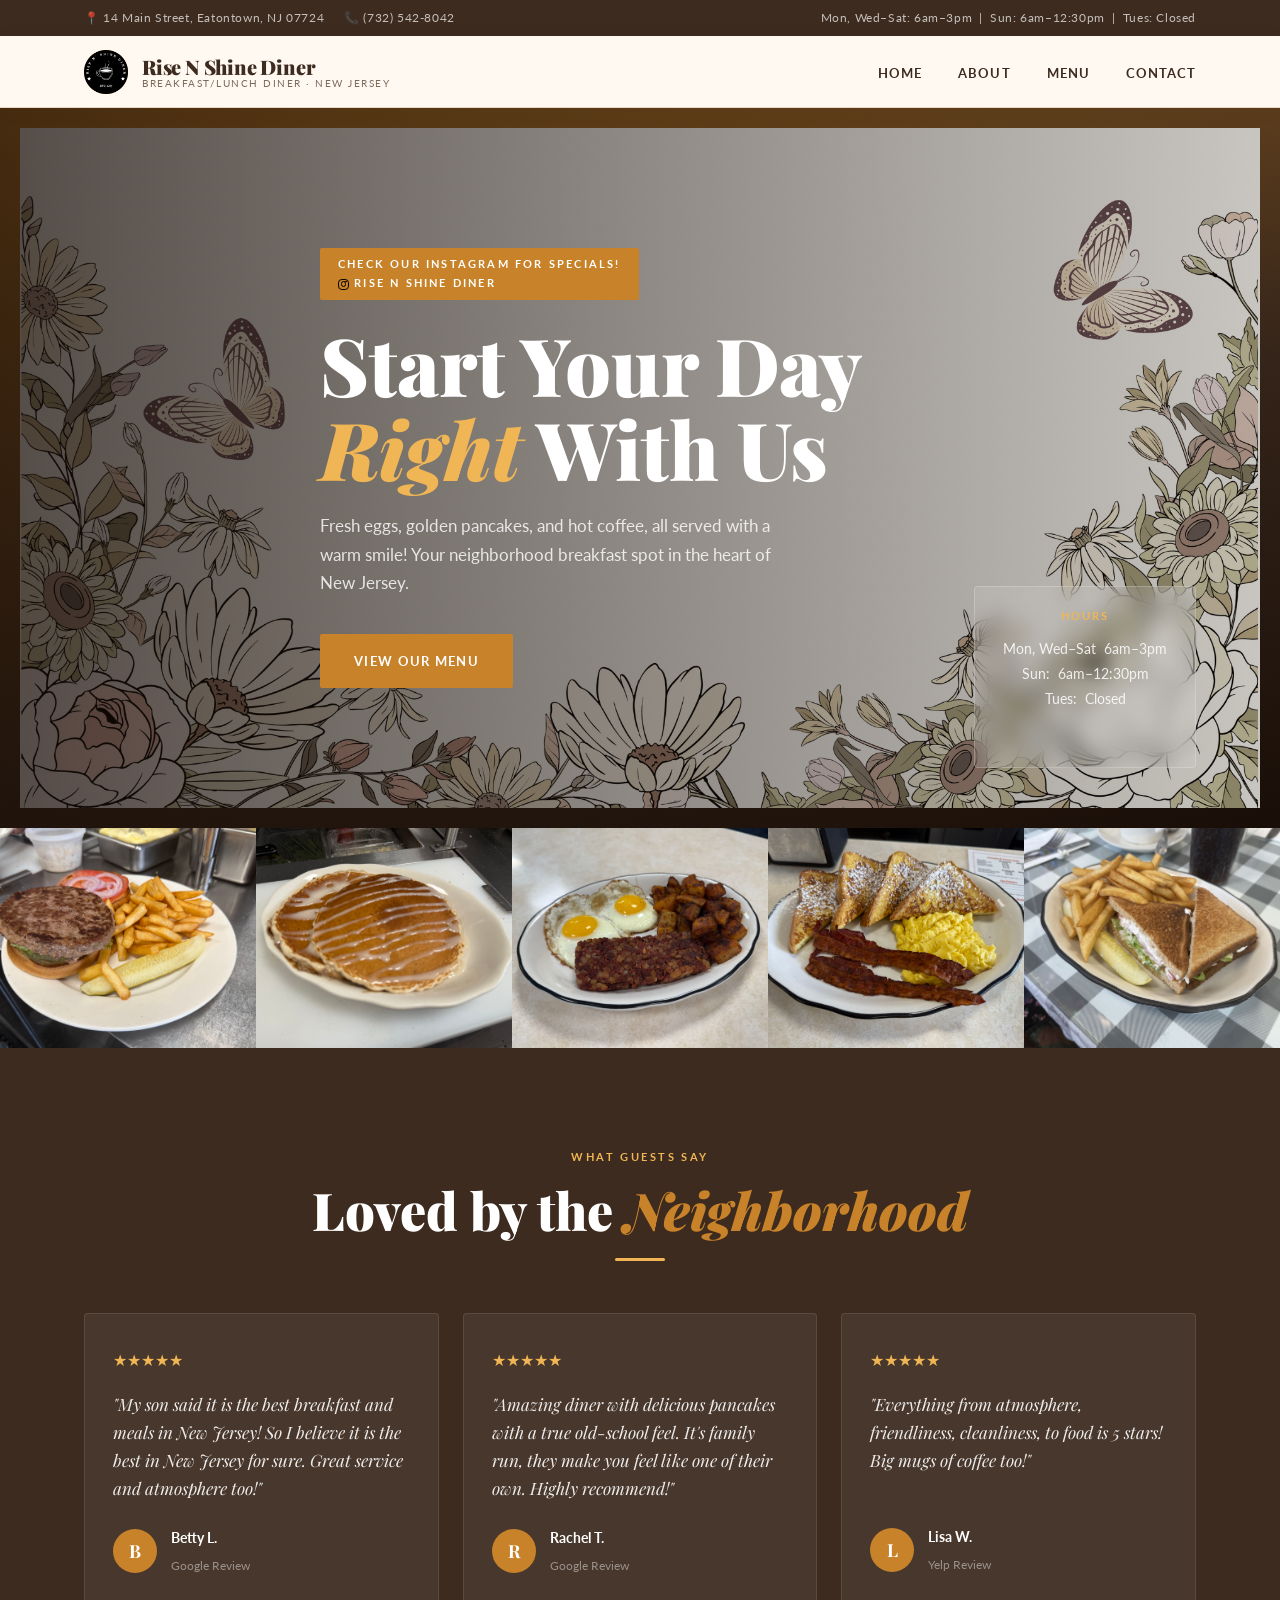
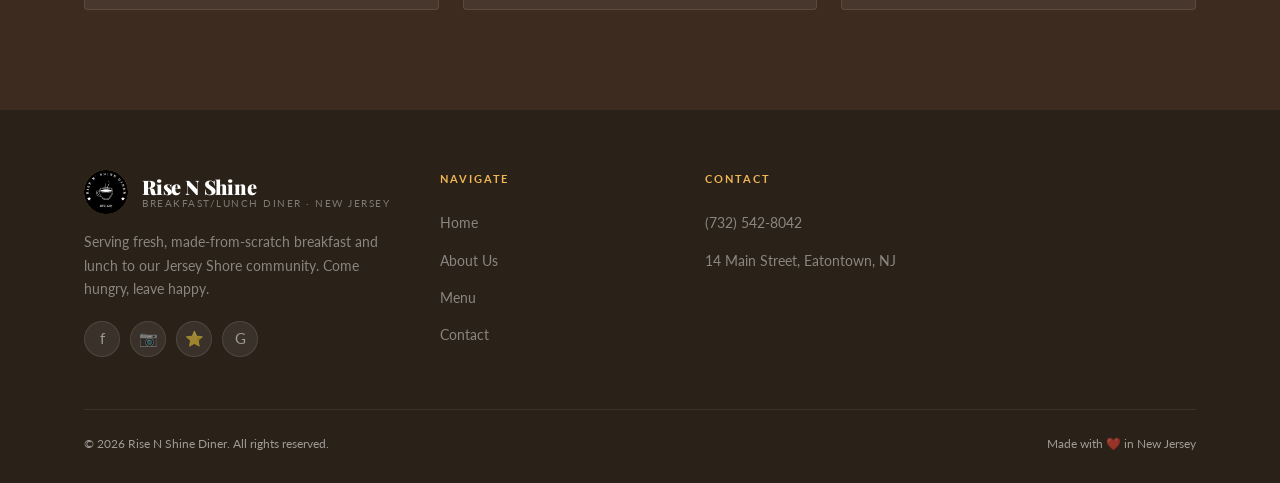
==== commit 29f964a4: "Final Updates to the Website" ====
--- a/index.html
+++ b/index.html
@@ -8,6 +8,7 @@
   <link rel="preconnect" href="https://fonts.gstatic.com" crossorigin />
   <link href="https://fonts.googleapis.com/css2?family=Playfair+Display:ital,wght@0,400;0,700;0,900;1,400;1,700&family=Lato:wght@300;400;700&display=swap" rel="stylesheet" />
   <link rel="stylesheet" type="text/css" href="style.css">
+  <link rel="icon" href="/favicon.ico">
 </head>
 <body>
 
@@ -27,19 +28,19 @@
 <!-- NAVBAR -->
 <nav class="navbar">
   <div class="container">
-    <a href="../index.html" class="logo">
+    <a href="/index.html" class="logo">
       <!-- <div class="logo-icon">🍳</div> -->
-       <div class="logo-icon"><img src="../logo.png" alt="logo"></div>
+       <div class="logo-icon"><img src="/logo.png" alt="logo"></div>
       <div class="logo-text">
         <div class="logo-name">Rise N Shine Diner</div>
         <div class="logo-sub">Breakfast/Lunch Diner · New Jersey</div>
       </div>
     </a>
     <ul class="nav-links">
-      <li><a href="../index.html">Home</a></li>
-      <li><a href="../About/index.html">About</a></li>
-      <li><a href="../Menu/index.html">Menu</a></li>
-      <li><a href="../Contact/index.html">Contact</a></li>
+      <li><a href="/index.html">Home</a></li>
+      <li><a href="/About/index.html">About</a></li>
+      <li><a href="/Menu/index.html">Menu</a></li>
+      <li><a href="/Contact/index.html">Contact</a></li>
     </ul>
     <button class="hamburger" id="hamburger" aria-label="Toggle menu">
       <span></span><span></span><span></span>
@@ -50,10 +51,10 @@
 <!-- Mobile Menu -->
 <div class="mobile-menu" id="mobileMenu">
   <ul>
-    <li><a href="../index.html" class="mobile-link">Home</a></li>
-    <li><a href="../About/index.html" class="mobile-link">About</a></li>
-    <li><a href="../Menu/index.html" class="mobile-link">Menu</a></li>
-    <li><a href="../Contact/index.html" class="mobile-link">Contact</a></li>
+    <li><a href="/index.html" class="mobile-link">Home</a></li>
+    <li><a href="/About/index.html" class="mobile-link">About</a></li>
+    <li><a href="/Menu/index.html" class="mobile-link">Menu</a></li>
+    <li><a href="/Contact/index.html" class="mobile-link">Contact</a></li>
   </ul>
   <a href="tel:+17325428042" class="btn btn-primary">📞 (732) 542-8042</a>
 </div>
@@ -70,16 +71,47 @@
   -->
   <div class="hero-bg img-wrap">
     <div class="img-placeholder">
-      <img src="../assets/spring.png" alt="Diner Crew" />
+      <img src="/assets/spring.png" alt="Diner Crew" />
     </div>
   </div>
   <div class="container">
     <div class="hero-content">
-      <div class="hero-badge">Now Open in New Jersey</div>
+      <div class="hero-badge">Check our Instagram for specials! <br>
+      <span style="
+        display:inline-flex;
+        align-items:center;
+        justify-content:center;
+        width:1em;
+        height:1em;
+        border:0.12em solid #000;
+        border-radius:0.35em;
+        position:relative;
+        box-sizing:border-box;
+        vertical-align:middle;
+      ">
+        <span style="
+          width:0.5em;
+          height:0.5em;
+          border:0.1em solid #000;
+          border-radius:50%;
+          box-sizing:border-box;
+        "></span>
+        <span style="
+          position:absolute;
+          top:0.12em;
+          right:0.12em;
+          width:0.12em;
+          height:0.12em;
+          background:#000;
+          border-radius:50%;
+        "></span>
+      </span> 
+      <a href="https://www.instagram.com/risenshine_diner/">Rise N Shine Diner</a>
+        </div>
       <h1>Start Your Day <em>Right</em> With Us</h1>
-      <p>Fresh eggs, golden pancakes, and hot coffee — served with a warm smile every morning. Your neighborhood breakfast spot in the heart of New Jersey.</p>
+      <p>Fresh eggs, golden pancakes, and hot coffee, all served with a warm smile! Your neighborhood breakfast spot in the heart of New Jersey.</p>
       <div class="hero-btns">
-        <a href="../Menu/index.html" class="btn btn-primary">View Our Menu</a>
+        <a href="/Menu/index.html" class="btn btn-primary">View Our Menu</a>
       </div>
     </div>
   </div>
@@ -89,7 +121,7 @@
   </div>
 </section>
 
-<section class="specialties" id="specialties">
+<!-- <section class="specialties" id="specialties">
   <div class="container">
 
     <div class="specialties-header">
@@ -98,15 +130,14 @@
       <div class="divider" style="margin: 18px auto 0;"></div>
     </div>
 
-    <div class="specialties-grid">
+    <div class="specialties-grid"> -->
 
       <!-- Card 1 -->
-      <div class="specialty-item">
+                 <!--
+            SWAP: <img src="./images/specialty-pancakes.jpg" alt="Buttermilk Pancake Stack" />
+            Recommended size: 600×400px-->
+      <!-- <div class="specialty-item">
         <div class="specialty-img img-wrap">
-          <!--
-            SWAP: <img src="./images/specialty-pancakes.jpg" alt="Buttermilk Pancake Stack" />
-            Recommended size: 600×400px
-          -->
           <div class="img-placeholder">
             <svg width="36" height="36" viewBox="0 0 24 24" fill="none" stroke="currentColor" stroke-width="1.5">
               <rect x="3" y="3" width="18" height="18" rx="2"/>
@@ -120,15 +151,11 @@
           <h3 class="specialty-name">Buttermilk Pancake Stack</h3>
           <p class="specialty-desc">Three fluffy house-made pancakes with real maple syrup, whipped butter, and fresh seasonal berries. Add bacon, ham, sausage, or Taylor Ham for $3.99.</p>
         </div>
-      </div>
+      </div> -->
 
       <!-- Card 2 -->
-      <div class="specialty-item">
+      <!-- <div class="specialty-item">
         <div class="specialty-img img-wrap">
-          <!--
-            SWAP: <img src="./images/specialty-skillet.jpg" alt="The Morning Table Skillet" />
-            Recommended size: 600×400px
-          -->
           <div class="img-placeholder">
             <svg width="36" height="36" viewBox="0 0 24 24" fill="none" stroke="currentColor" stroke-width="1.5">
               <rect x="3" y="3" width="18" height="18" rx="2"/>
@@ -142,15 +169,11 @@
           <h3 class="specialty-name">The Morning Table Skillet</h3>
           <p class="specialty-desc">A hearty cast-iron skillet loaded with peppers, onions, sausage, home fries, and two eggs your way. A customer favorite — served piping hot.</p>
         </div>
-      </div>
+      </div> -->
 
       <!-- Card 3 -->
-      <div class="specialty-item">
+      <!-- <div class="specialty-item">
         <div class="specialty-img img-wrap">
-          <!--
-            SWAP: <img src="./images/specialty-jackpot.jpg" alt="The Jackpot" />
-            Recommended size: 600×400px
-          -->
           <div class="img-placeholder">
             <svg width="36" height="36" viewBox="0 0 24 24" fill="none" stroke="currentColor" stroke-width="1.5">
               <rect x="3" y="3" width="18" height="18" rx="2"/>
@@ -168,7 +191,7 @@
 
     </div>
   </div>
-</section>
+</section> -->
 
 <!-- GALLERY STRIP -->
 <!--
@@ -179,19 +202,19 @@
 -->
 <div class="gallery-strip">
   <div class="gallery-cell img-wrap">
-    <img src="../assets/burger.jpg" alt="Gallery photo" />
-  </div>
-  <div class="gallery-cell img-wrap">
-    <img src="../assets/cinnamon_swirl_pancakes.jpg" alt="Gallery photo" />
-  </div>
-  <div class="gallery-cell img-wrap">
-    <img src="../assets/hash.jpg" alt="Gallery photo" />
-  </div>
-  <div class="gallery-cell img-wrap">
-    <img src="../assets/jackpot.jpg" alt="Gallery photo" />
-  </div>
-  <div class="gallery-cell img-wrap">
-    <img src="../assets/tuna_melt.jpg" alt="Gallery photo" />
+    <img src="/assets/burger.jpg" alt="Gallery photo" />
+  </div>
+  <div class="gallery-cell img-wrap">
+    <img src="/assets/cinnamon_swirl_pancakes.jpg" alt="Gallery photo" />
+  </div>
+  <div class="gallery-cell img-wrap">
+    <img src="/assets/hash.jpg" alt="Gallery photo" />
+  </div>
+  <div class="gallery-cell img-wrap">
+    <img src="/assets/jackpot.jpg" alt="Gallery photo" />
+  </div>
+  <div class="gallery-cell img-wrap">
+    <img src="/assets/tuna_melt.jpg" alt="Gallery photo" />
   </div>
 </div>
 
@@ -207,26 +230,28 @@
     <div class="testimonials-grid">
       <div class="testimonial-card">
         <div class="stars">★★★★★</div>
-        <blockquote>"Best breakfast in New Jersey, bar none. The pancakes alone are worth the trip — light, fluffy, and absolutely perfect."</blockquote>
+        <blockquote>"My son said it is the best breakfast and meals in New Jersey! So I believe it is the best in New Jersey for sure.
+           Great service and atmosphere too!"</blockquote>
         <div class="testimonial-author">
-          <div class="author-avatar">S</div>
-          <div class="author-info"><h5>Anonymous A.</h5><span>Springfield, NJ · Google Review</span></div>
+          <div class="author-avatar">B</div>
+          <div class="author-info"><h5>Betty L.</h5><span>Google Review</span></div>
         </div>
       </div>
       <div class="testimonial-card">
         <div class="stars">★★★★★</div>
-        <blockquote>"This place feels like home. The staff remembers your order after just one visit. Coffee is phenomenal, and the skillet is a must."</blockquote>
+        <blockquote>"Amazing diner with delicious pancakes with a true old-school feel. It's family run, they make you feel like one of their own. 
+          Highly recommend!"</blockquote>
         <div class="testimonial-author">
           <div class="author-avatar">R</div>
-          <div class="author-info"><h5>Anonymous A.</h5><span>Millburn, NJ · Yelp Review</span></div>
+          <div class="author-info"><h5>Rachel T.</h5><span>Google Review</span></div>
         </div>
       </div>
       <div class="testimonial-card">
         <div class="stars">★★★★★</div>
-        <blockquote>"Our family comes every Sunday without fail. The early bird special on weekdays is an incredible deal. Highly recommend!"</blockquote>
+        <blockquote>"Everything from atmosphere, friendliness, cleanliness, to food is 5 stars! Big mugs of coffee too!"</blockquote> <br>
         <div class="testimonial-author">
-          <div class="author-avatar">T</div>
-          <div class="author-info"><h5>Anonymous A.</h5><span>Short Hills, NJ · Google Review</span></div>
+          <div class="author-avatar">L</div>
+          <div class="author-info"><h5>Lisa W.</h5><span>Yelp Review</span></div>
         </div>
       </div>
     </div>
@@ -245,7 +270,7 @@
             <div class="logo-sub">Breakfast/Lunch Diner · New Jersey</div>
           </div>
         </div>
-        <p>Serving fresh, made-from-scratch breakfast and lunch to our Jersey Shore community every morning. Come hungry, leave happy.</p>
+        <p>Serving fresh, made-from-scratch breakfast and lunch to our Jersey Shore community. Come hungry, leave happy.</p>
         <div class="social-links">
           <a href="https://www.facebook.com/p/Rise-n-Shine-Luncheonette-100057256698276/" class="social-link" title="Facebook">f</a>
           <a href="https://www.instagram.com/risenshine_diner?igsh=MXV5eWU4OTQzYm9pdQ%3D%3D&utm_source=qr" class="social-link" title="Instagram">📷</a>
@@ -256,10 +281,10 @@
       <div class="footer-col">
         <h5>Navigate</h5>
         <ul>
-          <li><a href="../index.html">Home</a></li>
-          <li><a href="../About/index.html">About Us</a></li>
-          <li><a href="../Menu/index.html">Menu</a></li>
-          <li><a href="../Contact/index.html">Contact</a></li>
+          <li><a href="/index.html">Home</a></li>
+          <li><a href="/About/index.html">About Us</a></li>
+          <li><a href="/Menu/index.html">Menu</a></li>
+          <li><a href="/Contact/index.html">Contact</a></li>
         </ul>
       </div>
       <div class="footer-col">
@@ -335,5 +360,15 @@
   });
 </script>
 
+<!-- Google tag (gtag.js) -->
+<script async src="https://www.googletagmanager.com/gtag/js?id=G-34GZLLDML3"></script>
+<script>
+  window.dataLayer = window.dataLayer || [];
+  function gtag(){dataLayer.push(arguments);}
+  gtag('js', new Date());
+
+  gtag('config', 'G-34GZLLDML3');
+</script>
+
 </body>
 </html>
